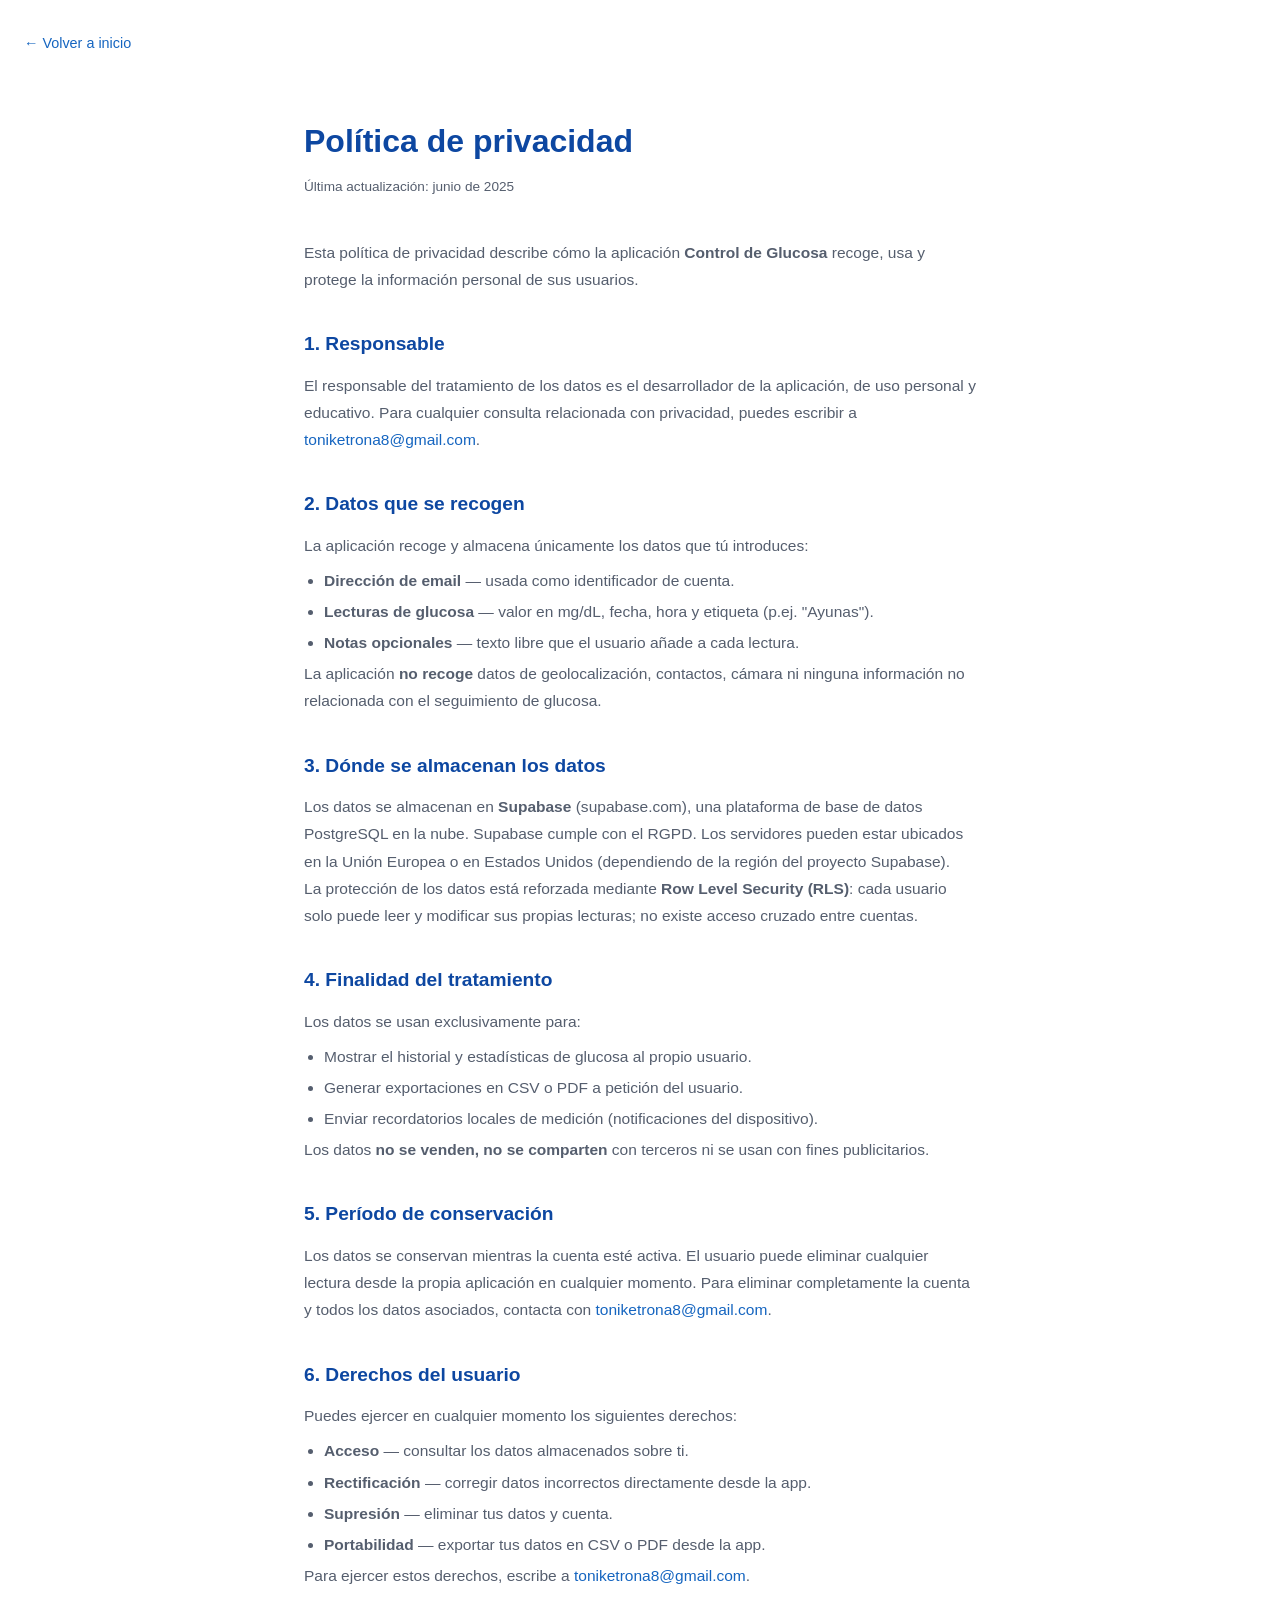
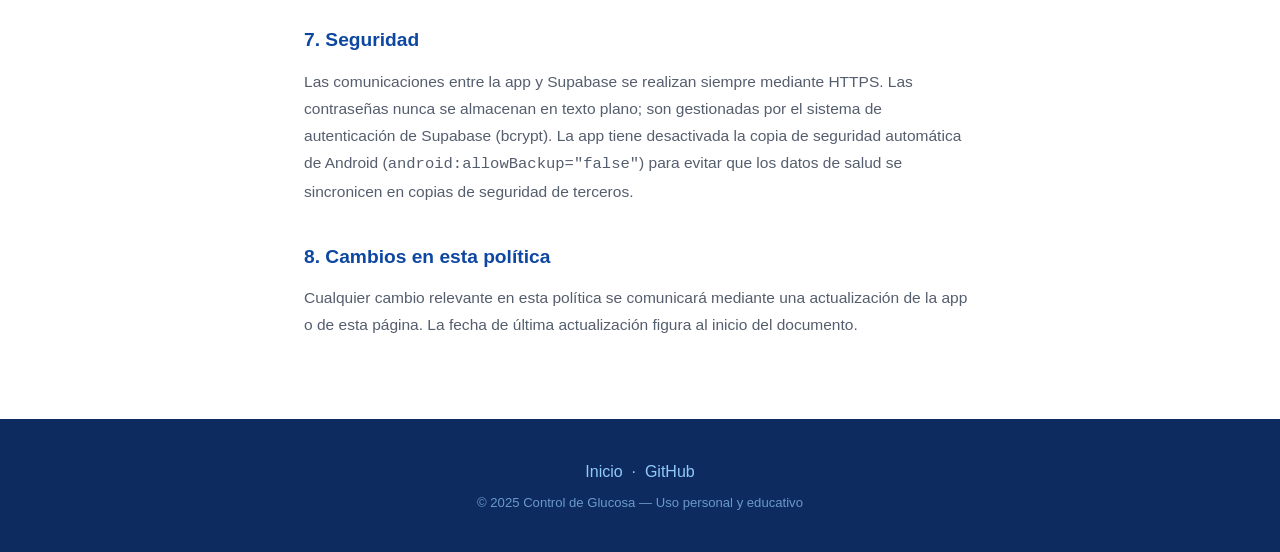
==== docs/privacy.html @ c0a1efae "feat: añadir GitHub Pages (landing page + política de privacidad) - docs/index.html: landing en espa" ====
<!DOCTYPE html>
<html lang="es">
<head>
  <meta charset="UTF-8" />
  <meta name="viewport" content="width=device-width, initial-scale=1.0" />
  <title>Política de privacidad — Control de Glucosa</title>
  <link rel="stylesheet" href="css/style.css" />
  <link rel="icon" type="image/png" href="img/logo.png" />
  <style>
    .privacy-content {
      max-width: 720px;
      margin: 0 auto;
      padding: 60px 24px 80px;
    }
    .privacy-content h1 {
      font-size: 2rem;
      font-weight: 800;
      color: var(--color-primary-dk);
      margin-bottom: 8px;
    }
    .privacy-content .updated {
      font-size: 0.85rem;
      color: var(--color-muted);
      margin-bottom: 40px;
    }
    .privacy-content h2 {
      font-size: 1.2rem;
      font-weight: 700;
      color: var(--color-primary-dk);
      margin: 36px 0 12px;
    }
    .privacy-content p,
    .privacy-content li {
      font-size: 0.97rem;
      color: var(--color-muted);
      line-height: 1.75;
    }
    .privacy-content ul {
      padding-left: 20px;
      margin-top: 8px;
    }
    .privacy-content li { margin-bottom: 4px; }
    .back-link {
      display: inline-block;
      margin: 32px 0 0 24px;
      font-size: 0.9rem;
      color: var(--color-primary);
    }
    .back-link:hover { text-decoration: underline; }
  </style>
</head>
<body>

  <a href="index.html" class="back-link">← Volver a inicio</a>

  <div class="privacy-content">
    <h1>Política de privacidad</h1>
    <p class="updated">Última actualización: junio de 2025</p>

    <p>
      Esta política de privacidad describe cómo la aplicación <strong>Control de Glucosa</strong>
      recoge, usa y protege la información personal de sus usuarios.
    </p>

    <h2>1. Responsable</h2>
    <p>
      El responsable del tratamiento de los datos es el desarrollador de la aplicación,
      de uso personal y educativo. Para cualquier consulta relacionada con privacidad,
      puedes escribir a <a href="mailto:toniketrona8@gmail.com">toniketrona8@gmail.com</a>.
    </p>

    <h2>2. Datos que se recogen</h2>
    <p>La aplicación recoge y almacena únicamente los datos que tú introduces:</p>
    <ul>
      <li><strong>Dirección de email</strong> — usada como identificador de cuenta.</li>
      <li><strong>Lecturas de glucosa</strong> — valor en mg/dL, fecha, hora y etiqueta (p.ej. "Ayunas").</li>
      <li><strong>Notas opcionales</strong> — texto libre que el usuario añade a cada lectura.</li>
    </ul>
    <p>La aplicación <strong>no recoge</strong> datos de geolocalización, contactos, cámara ni ninguna información no relacionada con el seguimiento de glucosa.</p>

    <h2>3. Dónde se almacenan los datos</h2>
    <p>
      Los datos se almacenan en <strong>Supabase</strong> (supabase.com), una plataforma de base de datos
      PostgreSQL en la nube. Supabase cumple con el RGPD. Los servidores pueden estar ubicados en la
      Unión Europea o en Estados Unidos (dependiendo de la región del proyecto Supabase).
    </p>
    <p>
      La protección de los datos está reforzada mediante <strong>Row Level Security (RLS)</strong>:
      cada usuario solo puede leer y modificar sus propias lecturas; no existe acceso cruzado entre cuentas.
    </p>

    <h2>4. Finalidad del tratamiento</h2>
    <p>Los datos se usan exclusivamente para:</p>
    <ul>
      <li>Mostrar el historial y estadísticas de glucosa al propio usuario.</li>
      <li>Generar exportaciones en CSV o PDF a petición del usuario.</li>
      <li>Enviar recordatorios locales de medición (notificaciones del dispositivo).</li>
    </ul>
    <p>Los datos <strong>no se venden, no se comparten</strong> con terceros ni se usan con fines publicitarios.</p>

    <h2>5. Período de conservación</h2>
    <p>
      Los datos se conservan mientras la cuenta esté activa. El usuario puede eliminar
      cualquier lectura desde la propia aplicación en cualquier momento.
      Para eliminar completamente la cuenta y todos los datos asociados, contacta con
      <a href="mailto:toniketrona8@gmail.com">toniketrona8@gmail.com</a>.
    </p>

    <h2>6. Derechos del usuario</h2>
    <p>Puedes ejercer en cualquier momento los siguientes derechos:</p>
    <ul>
      <li><strong>Acceso</strong> — consultar los datos almacenados sobre ti.</li>
      <li><strong>Rectificación</strong> — corregir datos incorrectos directamente desde la app.</li>
      <li><strong>Supresión</strong> — eliminar tus datos y cuenta.</li>
      <li><strong>Portabilidad</strong> — exportar tus datos en CSV o PDF desde la app.</li>
    </ul>
    <p>Para ejercer estos derechos, escribe a <a href="mailto:toniketrona8@gmail.com">toniketrona8@gmail.com</a>.</p>

    <h2>7. Seguridad</h2>
    <p>
      Las comunicaciones entre la app y Supabase se realizan siempre mediante HTTPS.
      Las contraseñas nunca se almacenan en texto plano; son gestionadas por el sistema de
      autenticación de Supabase (bcrypt). La app tiene desactivada la copia de seguridad
      automática de Android (<code>android:allowBackup="false"</code>) para evitar que los datos
      de salud se sincronicen en copias de seguridad de terceros.
    </p>

    <h2>8. Cambios en esta política</h2>
    <p>
      Cualquier cambio relevante en esta política se comunicará mediante una actualización
      de la app o de esta página. La fecha de última actualización figura al inicio del documento.
    </p>
  </div>

  <footer class="footer">
    <div class="container footer__inner">
      <p>
        <a href="index.html">Inicio</a>
        &nbsp;·&nbsp;
        <a href="https://github.com/tonimed/glucocontrol" target="_blank" rel="noopener">GitHub</a>
      </p>
      <p class="footer__copy">© 2025 Control de Glucosa — Uso personal y educativo</p>
    </div>
  </footer>

</body>
</html>
---- docs/css/style.css ----
/* ============================================================
   Control de Glucosa — GitHub Pages stylesheet
   Sistema de diseño: variables CSS, colores azul-salud,
   fuentes del sistema, sin dependencias externas.
   ============================================================ */

/* ── Variables ─────────────────────────────────────────── */
:root {
  --color-primary:     #1565C0;
  --color-primary-dk:  #0D47A1;
  --color-primary-lt:  #E3F2FD;
  --color-accent:      #0288D1;
  --color-text:        #1A1A2E;
  --color-muted:       #555E6E;
  --color-bg:          #FFFFFF;
  --color-alt-bg:      #F5F8FD;
  --color-border:      #D0DEF0;
  --color-footer-bg:   #0D2B5E;

  --radius:   12px;
  --shadow:   0 4px 20px rgba(21, 101, 192, 0.12);
  --max-w:    1100px;
  --font:     -apple-system, BlinkMacSystemFont, "Segoe UI", Roboto, Helvetica, Arial, sans-serif;
}

/* ── Reset mínimo ───────────────────────────────────────── */
*, *::before, *::after { box-sizing: border-box; margin: 0; padding: 0; }
html { scroll-behavior: smooth; }
body {
  font-family: var(--font);
  color: var(--color-text);
  background: var(--color-bg);
  line-height: 1.6;
}
img { max-width: 100%; display: block; }
a { color: var(--color-primary); text-decoration: none; }
a:hover { text-decoration: underline; }

/* ── Contenedor ─────────────────────────────────────────── */
.container {
  max-width: var(--max-w);
  margin: 0 auto;
  padding: 0 24px;
}

/* ── Botones ─────────────────────────────────────────────── */
.btn {
  display: inline-block;
  padding: 12px 28px;
  border-radius: var(--radius);
  font-size: 1rem;
  font-weight: 600;
  cursor: pointer;
  transition: transform 0.15s, box-shadow 0.15s;
  text-decoration: none;
}
.btn:hover { transform: translateY(-2px); box-shadow: var(--shadow); text-decoration: none; }

.btn--primary {
  background: var(--color-primary);
  color: #fff;
}
.btn--primary:hover { background: var(--color-primary-dk); }

.btn--secondary {
  background: transparent;
  color: var(--color-primary);
  border: 2px solid var(--color-primary);
}
.btn--secondary:hover { background: var(--color-primary-lt); }

.btn--large { padding: 16px 40px; font-size: 1.1rem; }

/* ── Hero ────────────────────────────────────────────────── */
.hero {
  background: linear-gradient(135deg, var(--color-primary-lt) 0%, #BBDEFB 100%);
  padding: 80px 0 72px;
  text-align: center;
}
.hero__inner { display: flex; flex-direction: column; align-items: center; gap: 20px; }

.hero__logo {
  width: 100px;
  height: 100px;
  border-radius: 20px;
  box-shadow: var(--shadow);
}

.hero__title {
  font-size: clamp(2rem, 5vw, 3rem);
  font-weight: 800;
  color: var(--color-primary-dk);
  letter-spacing: -0.5px;
}

.hero__subtitle {
  font-size: 1.15rem;
  color: var(--color-muted);
  max-width: 520px;
}

.hero__actions { display: flex; gap: 16px; flex-wrap: wrap; justify-content: center; margin-top: 8px; }

/* ── Secciones generales ─────────────────────────────────── */
.section { padding: 72px 0; }
.section--alt { background: var(--color-alt-bg); }

.section__title {
  font-size: clamp(1.5rem, 3vw, 2rem);
  font-weight: 700;
  color: var(--color-primary-dk);
  text-align: center;
  margin-bottom: 12px;
}

.section__subtitle {
  text-align: center;
  color: var(--color-muted);
  margin-bottom: 40px;
}

.text-center { text-align: center; }

/* ── Tarjetas de características ─────────────────────────── */
.features {
  display: grid;
  grid-template-columns: repeat(auto-fill, minmax(280px, 1fr));
  gap: 24px;
  margin-top: 40px;
}

.feature-card {
  background: var(--color-bg);
  border: 1px solid var(--color-border);
  border-radius: var(--radius);
  padding: 28px 24px;
  transition: box-shadow 0.2s, transform 0.2s;
}
.feature-card:hover { box-shadow: var(--shadow); transform: translateY(-3px); }

.feature-card__icon { font-size: 2rem; display: block; margin-bottom: 12px; }
.feature-card h3 { font-size: 1.05rem; font-weight: 700; margin-bottom: 8px; color: var(--color-primary-dk); }
.feature-card p { font-size: 0.92rem; color: var(--color-muted); }

/* ── Galería de capturas (placeholders) ──────────────────── */
.screenshots {
  display: grid;
  grid-template-columns: repeat(auto-fill, minmax(200px, 1fr));
  gap: 16px;
  margin-top: 32px;
}

.screenshot-placeholder {
  aspect-ratio: 9 / 16;
  background: var(--color-border);
  border-radius: var(--radius);
  display: flex;
  align-items: center;
  justify-content: center;
  color: var(--color-muted);
  font-size: 0.9rem;
  font-style: italic;
}

/* Para imágenes reales de screenshot cuando se añadan */
.screenshots img {
  width: 100%;
  aspect-ratio: 9 / 16;
  object-fit: cover;
  border-radius: var(--radius);
  box-shadow: var(--shadow);
}

/* ── Descarga ─────────────────────────────────────────────── */
.download-note {
  margin-top: 16px;
  font-size: 0.85rem;
  color: var(--color-muted);
}

/* ── Badges de tecnología ─────────────────────────────────── */
.badges {
  display: flex;
  flex-wrap: wrap;
  gap: 10px;
  justify-content: center;
  margin-top: 32px;
}

.badge {
  background: var(--color-primary);
  color: #fff;
  padding: 6px 16px;
  border-radius: 999px;
  font-size: 0.85rem;
  font-weight: 600;
  letter-spacing: 0.2px;
}

/* ── Footer ───────────────────────────────────────────────── */
.footer {
  background: var(--color-footer-bg);
  color: #90CAF9;
  padding: 40px 0;
  text-align: center;
}
.footer__inner { display: flex; flex-direction: column; gap: 8px; align-items: center; }
.footer a { color: #90CAF9; }
.footer a:hover { color: #fff; }
.footer__copy { font-size: 0.82rem; opacity: 0.7; }

/* ── Responsive ───────────────────────────────────────────── */
@media (max-width: 600px) {
  .hero { padding: 56px 0 48px; }
  .section { padding: 48px 0; }
  .hero__actions { flex-direction: column; align-items: center; }
  .btn { width: 100%; max-width: 320px; text-align: center; }
}
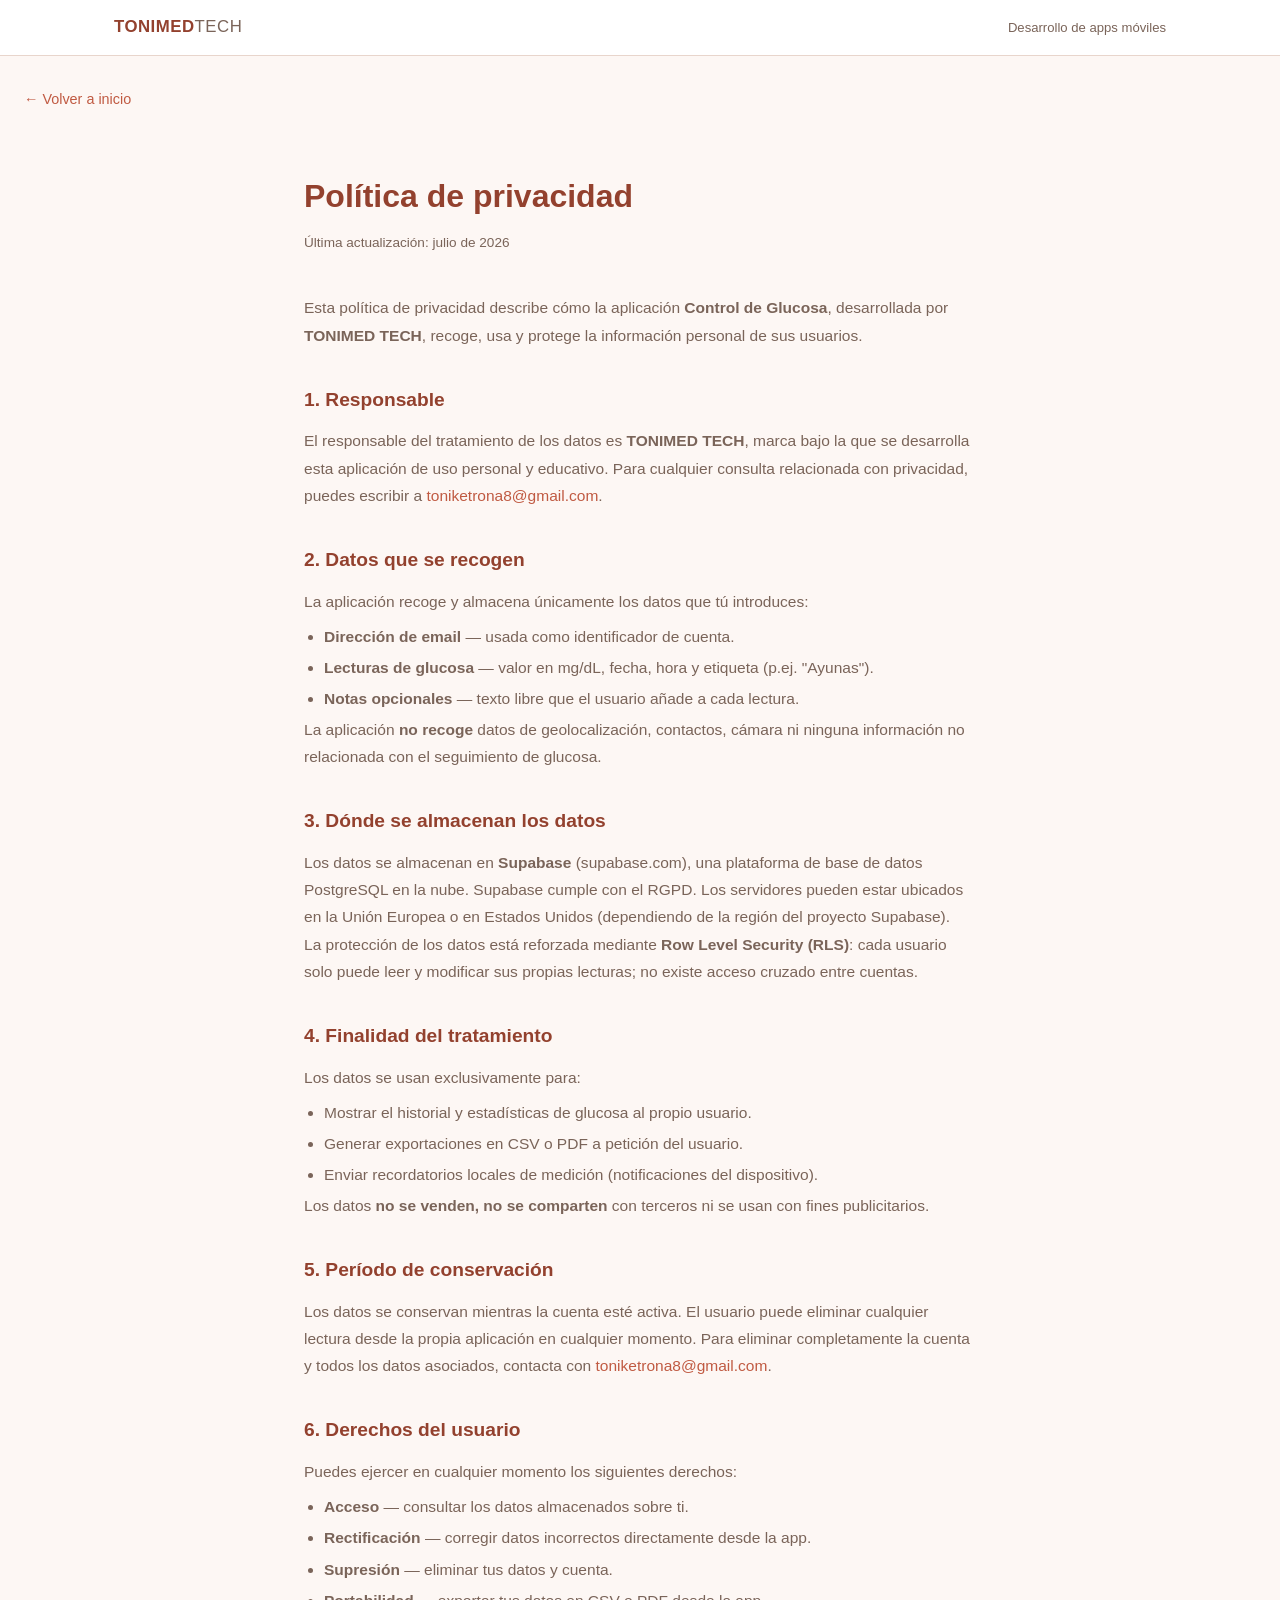
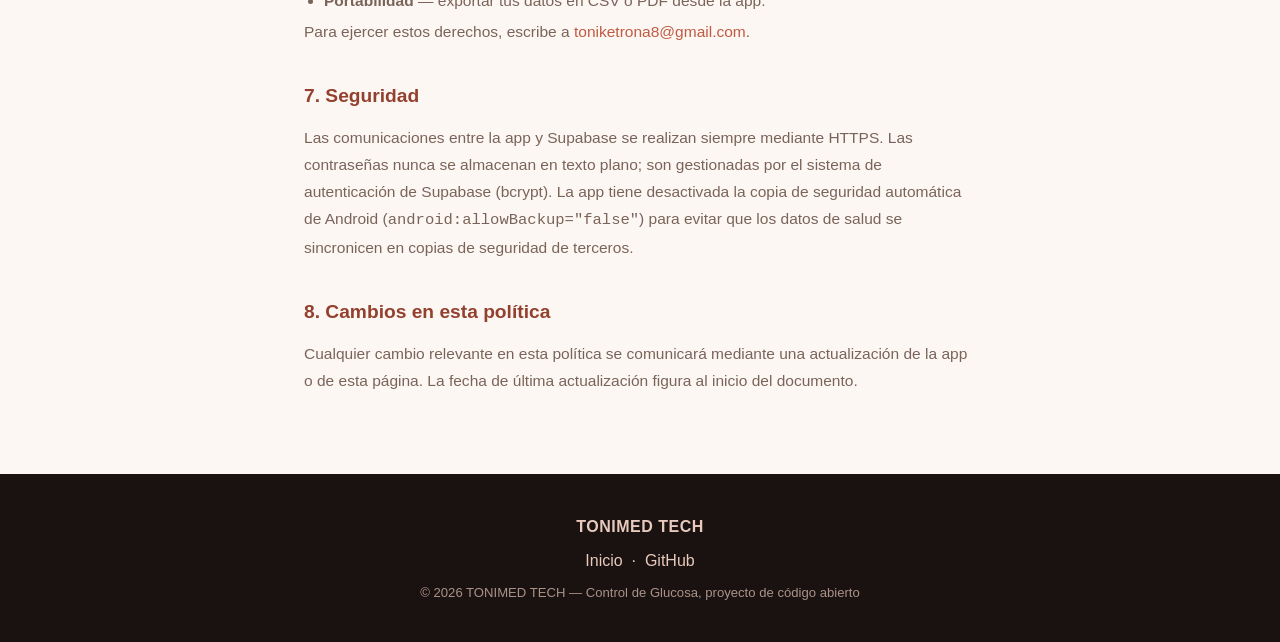
==== commit df1c290b: "feat: fixes de fecha, notificaciones y web TONIMED TECH - Corrige fecha de lectura desplazada un día" ====
--- a/docs/privacy.html
+++ b/docs/privacy.html
@@ -3,7 +3,7 @@
 <head>
   <meta charset="UTF-8" />
   <meta name="viewport" content="width=device-width, initial-scale=1.0" />
-  <title>Política de privacidad — Control de Glucosa</title>
+  <title>Política de privacidad — TONIMED TECH — Control de Glucosa</title>
   <link rel="stylesheet" href="css/style.css" />
   <link rel="icon" type="image/png" href="img/logo.png" />
   <style>
@@ -51,22 +51,32 @@
 </head>
 <body>
 
+  <!-- ═══════════════════ BRANDBAR ═══════════════════ -->
+  <nav class="brandbar">
+    <div class="container brandbar__inner">
+      <a href="index.html" class="brandbar__logo">TONIMED<span>TECH</span></a>
+      <span class="brandbar__tagline">Desarrollo de apps móviles</span>
+    </div>
+  </nav>
+
   <a href="index.html" class="back-link">← Volver a inicio</a>
 
   <div class="privacy-content">
     <h1>Política de privacidad</h1>
-    <p class="updated">Última actualización: junio de 2025</p>
+    <p class="updated">Última actualización: julio de 2026</p>
 
     <p>
-      Esta política de privacidad describe cómo la aplicación <strong>Control de Glucosa</strong>
-      recoge, usa y protege la información personal de sus usuarios.
+      Esta política de privacidad describe cómo la aplicación <strong>Control de Glucosa</strong>,
+      desarrollada por <strong>TONIMED TECH</strong>, recoge, usa y protege la información
+      personal de sus usuarios.
     </p>
 
     <h2>1. Responsable</h2>
     <p>
-      El responsable del tratamiento de los datos es el desarrollador de la aplicación,
-      de uso personal y educativo. Para cualquier consulta relacionada con privacidad,
-      puedes escribir a <a href="mailto:toniketrona8@gmail.com">toniketrona8@gmail.com</a>.
+      El responsable del tratamiento de los datos es <strong>TONIMED TECH</strong>, marca bajo
+      la que se desarrolla esta aplicación de uso personal y educativo. Para cualquier consulta
+      relacionada con privacidad, puedes escribir a
+      <a href="mailto:toniketrona8@gmail.com">toniketrona8@gmail.com</a>.
     </p>
 
     <h2>2. Datos que se recogen</h2>
@@ -134,12 +144,13 @@
 
   <footer class="footer">
     <div class="container footer__inner">
+      <p style="font-weight:700; letter-spacing:0.5px;">TONIMED TECH</p>
       <p>
         <a href="index.html">Inicio</a>
         &nbsp;·&nbsp;
         <a href="https://github.com/tonimed/glucocontrol" target="_blank" rel="noopener">GitHub</a>
       </p>
-      <p class="footer__copy">© 2025 Control de Glucosa — Uso personal y educativo</p>
+      <p class="footer__copy">© 2026 TONIMED TECH — Control de Glucosa, proyecto de código abierto</p>
     </div>
   </footer>
 
--- a/docs/css/style.css
+++ b/docs/css/style.css
@@ -1,24 +1,26 @@
 /* ============================================================
-   Control de Glucosa — GitHub Pages stylesheet
-   Sistema de diseño: variables CSS, colores azul-salud,
-   fuentes del sistema, sin dependencias externas.
+   TONIMED TECH — GitHub Pages stylesheet
+   Sistema de diseño: variables CSS, paleta cálida terracota
+   (compartida con la app GlucoControl), fuentes del sistema,
+   sin dependencias externas.
    ============================================================ */
 
 /* ── Variables ─────────────────────────────────────────── */
 :root {
-  --color-primary:     #1565C0;
-  --color-primary-dk:  #0D47A1;
-  --color-primary-lt:  #E3F2FD;
-  --color-accent:      #0288D1;
-  --color-text:        #1A1A2E;
-  --color-muted:       #555E6E;
-  --color-bg:          #FFFFFF;
-  --color-alt-bg:      #F5F8FD;
-  --color-border:      #D0DEF0;
-  --color-footer-bg:   #0D2B5E;
+  --color-primary:     #C05A42;
+  --color-primary-dk:  #93412E;
+  --color-primary-lt:  #F6DFD5;
+  --color-accent:      #6B8E6E;
+  --color-text:        #2B1B15;
+  --color-muted:       #7A6459;
+  --color-bg:          #FDF7F4;
+  --color-surface:     #FFFFFF;
+  --color-alt-bg:      #F5EAE3;
+  --color-border:      #E8D5CC;
+  --color-footer-bg:   #1A1210;
 
   --radius:   12px;
-  --shadow:   0 4px 20px rgba(21, 101, 192, 0.12);
+  --shadow:   0 4px 20px rgba(192, 90, 66, 0.16);
   --max-w:    1100px;
   --font:     -apple-system, BlinkMacSystemFont, "Segoe UI", Roboto, Helvetica, Arial, sans-serif;
 }
@@ -73,7 +75,7 @@
 
 /* ── Hero ────────────────────────────────────────────────── */
 .hero {
-  background: linear-gradient(135deg, var(--color-primary-lt) 0%, #BBDEFB 100%);
+  background: linear-gradient(135deg, var(--color-primary-lt) 0%, #F3E4CB 100%);
   padding: 80px 0 72px;
   text-align: center;
 }
@@ -130,7 +132,7 @@
 }
 
 .feature-card {
-  background: var(--color-bg);
+  background: var(--color-surface);
   border: 1px solid var(--color-border);
   border-radius: var(--radius);
   padding: 28px 24px;
@@ -142,33 +144,43 @@
 .feature-card h3 { font-size: 1.05rem; font-weight: 700; margin-bottom: 8px; color: var(--color-primary-dk); }
 .feature-card p { font-size: 0.92rem; color: var(--color-muted); }
 
-/* ── Galería de capturas (placeholders) ──────────────────── */
+/* ── Galería de capturas ──────────────────────────────────── */
 .screenshots {
   display: grid;
-  grid-template-columns: repeat(auto-fill, minmax(200px, 1fr));
-  gap: 16px;
+  grid-template-columns: repeat(auto-fill, minmax(160px, 1fr));
+  gap: 20px;
   margin-top: 32px;
 }
 
-.screenshot-placeholder {
-  aspect-ratio: 9 / 16;
-  background: var(--color-border);
-  border-radius: var(--radius);
+.screenshot-item {
   display: flex;
+  flex-direction: column;
   align-items: center;
-  justify-content: center;
-  color: var(--color-muted);
-  font-size: 0.9rem;
-  font-style: italic;
-}
-
-/* Para imágenes reales de screenshot cuando se añadan */
-.screenshots img {
+  gap: 8px;
+}
+
+.screenshot-item img {
   width: 100%;
-  aspect-ratio: 9 / 16;
+  aspect-ratio: 9 / 19.5;
   object-fit: cover;
-  border-radius: var(--radius);
-  box-shadow: var(--shadow);
+  object-position: top;
+  border-radius: 18px;
+  box-shadow: 0 8px 32px rgba(192, 90, 66, 0.18);
+  border: 3px solid var(--color-border);
+  transition: transform 0.2s, box-shadow 0.2s;
+}
+
+.screenshot-item img:hover {
+  transform: translateY(-4px) scale(1.02);
+  box-shadow: 0 16px 40px rgba(192, 90, 66, 0.25);
+}
+
+.screenshot-item figcaption {
+  font-size: 0.82rem;
+  font-weight: 600;
+  color: var(--color-muted);
+  text-align: center;
+  letter-spacing: 0.2px;
 }
 
 /* ── Descarga ─────────────────────────────────────────────── */
@@ -200,14 +212,51 @@
 /* ── Footer ───────────────────────────────────────────────── */
 .footer {
   background: var(--color-footer-bg);
-  color: #90CAF9;
+  color: #E8C9BC;
   padding: 40px 0;
   text-align: center;
 }
 .footer__inner { display: flex; flex-direction: column; gap: 8px; align-items: center; }
-.footer a { color: #90CAF9; }
+.footer a { color: #E8C9BC; }
 .footer a:hover { color: #fff; }
 .footer__copy { font-size: 0.82rem; opacity: 0.7; }
+
+/* ── Brandbar (identidad TONIMED TECH) ────────────────────── */
+.brandbar {
+  background: var(--color-surface);
+  border-bottom: 1px solid var(--color-border);
+}
+.brandbar__inner {
+  display: flex;
+  align-items: center;
+  justify-content: space-between;
+  padding-top: 14px;
+  padding-bottom: 14px;
+}
+.brandbar__logo {
+  font-size: 1.05rem;
+  font-weight: 800;
+  letter-spacing: 0.5px;
+  color: var(--color-primary-dk);
+}
+.brandbar__logo:hover { text-decoration: none; }
+.brandbar__logo span { font-weight: 400; color: var(--color-muted); }
+.brandbar__tagline {
+  font-size: 0.82rem;
+  color: var(--color-muted);
+  display: none;
+}
+@media (min-width: 560px) {
+  .brandbar__tagline { display: inline; }
+}
+
+.hero__eyebrow {
+  font-size: 0.85rem;
+  font-weight: 700;
+  letter-spacing: 1.2px;
+  text-transform: uppercase;
+  color: var(--color-accent);
+}
 
 /* ── Responsive ───────────────────────────────────────────── */
 @media (max-width: 600px) {
